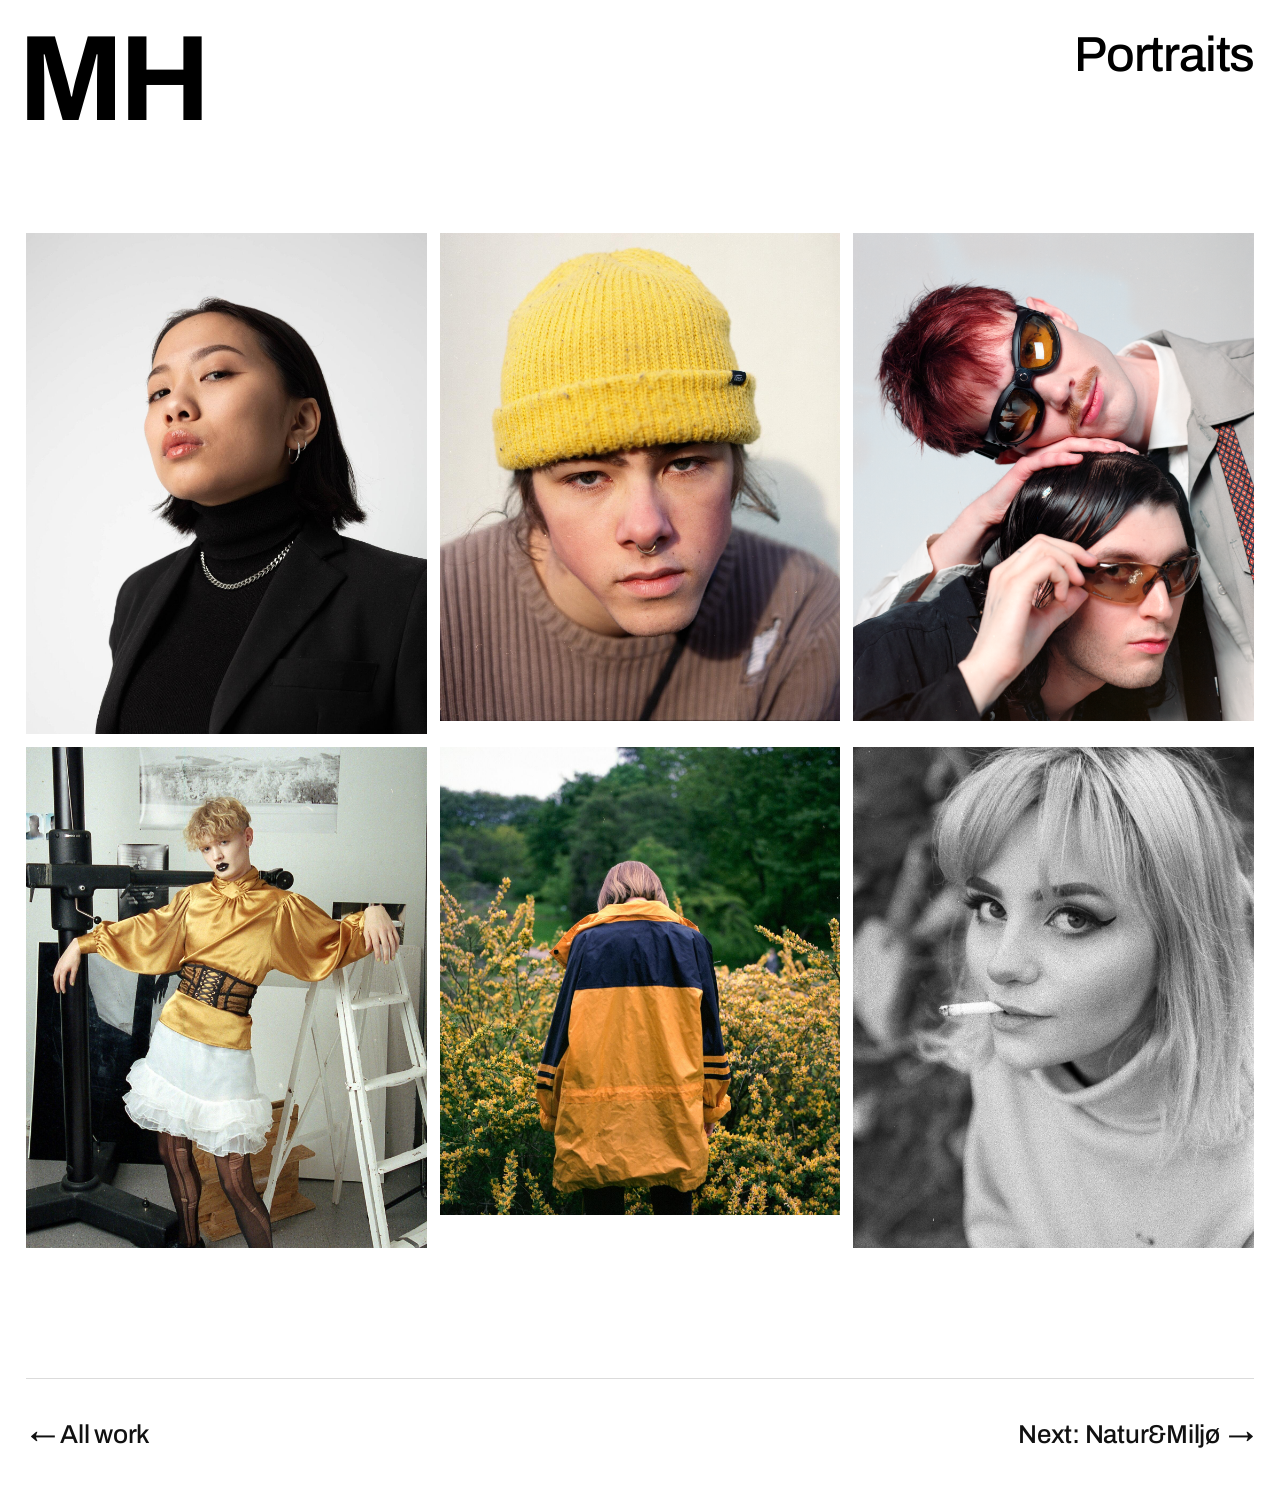
==== Portraits/index.html @ d194b6c0 "Filter bar: tags never shift left during the logo glide; pinned bar stays one row Co-Authored-By: Cl" ====
<!doctype html>
<html lang="en">
<head>
  <meta charset="utf-8">
  <meta name="viewport" content="width=device-width, initial-scale=1">
  <title>Portraits — Martin Hofseth</title>
  <meta name="description" content="Portraits: a collection of portrait photography by Martin Hofseth from throughout the years.">
  <link rel="preconnect" href="https://fonts.googleapis.com">
  <link rel="preconnect" href="https://fonts.gstatic.com" crossorigin>
  <link href="https://fonts.googleapis.com/css2?family=Archivo:wght@400..700&display=swap" rel="stylesheet">
  <link rel="stylesheet" href="../css/style.css?v=25">
</head>
<body>

  <header class="page-header">
    <div class="cols stack-m">
      <div><a class="logo" href="../index.html">MH</a></div>
      <div class="right"><h2>Portraits</h2></div>
    </div>
  </header>

  <main class="content" style="--top:calc(8rem * var(--p) + 10rem)">
    <div class="gallery m1">
      <img class="zoomable" src="../images/portrait-van.jpg" width="1500" height="1875" alt="Portrait" loading="lazy">
      <img class="zoomable" src="../images/portrait-hayden-2.jpg" width="1500" height="1827" alt="Portrait of Hayden" loading="lazy">
      <img class="zoomable" src="../images/portrait-dsc00002.png" width="1500" height="1826" alt="Portrait" loading="lazy">
      <img class="zoomable" src="../images/portrait-srgb2.jpg" width="1500" height="1875" alt="Portrait" loading="lazy">
      <img class="zoomable" src="../images/portrait-hello.jpg" width="1500" height="1750" alt="Portrait" loading="lazy">
      <img class="zoomable" src="../images/portrait-hayden.jpg" width="1500" height="1875" alt="Portrait of Hayden" loading="lazy">
    </div>
  </main>

  <nav class="page-nav"><a href="../index.html"><span class="nowrap"><span class="arrow">←</span> All work</span></a><a href="../natur-miljo.html">Next: <span class="nowrap">Natur&amp;Miljø <span class="arrow">→</span></span></a></nav>

  <script src="../js/main.js?v=25"></script>
</body>
</html>
---- css/style.css ----
/* Martin Hofseth — portfolio
   Layout and scaling follow the original Cargo site; typography and details
   are tuned for a clear hierarchy: name → project title → image → description → tags. */

/* Fonts: one family (Archivo) throughout. The Cargo site used Neue Haas Grotesk and
   Diatype, which are licensed through Cargo. If you buy licenses, add @font-face
   rules and put them first in these stacks. */
:root {
  --font-body: "Archivo", "Helvetica Neue", Helvetica, Arial, sans-serif;
  --font-head: "Archivo", "Helvetica Neue", Helvetica, Arial, sans-serif;
  --ink: #111;
  --muted: rgba(0, 0, 0, 0.72);   /* descriptions, secondary text */
  --faint: rgba(0, 0, 0, 0.45);   /* years, labels */
  --line: rgba(0, 0, 0, 0.14);
  --placeholder: #f2f2f2;
  --p: 1; /* spacing multiplier: shrinks padding/gaps to 60% on phones, like Cargo */
}

/* Scaling (same as the Cargo site):
   desktop: 1rem = 1.44% of window height, capped at 1.53% of window width
   phone (≤768px wide): 1rem = 2.44% of width, capped at 1.45% of height */
html { font-size: min(1.44vh, 1.53vw); scroll-behavior: smooth; }
@media (max-width: 768px) {
  html { font-size: min(2.44vw, 1.45svh); }
  :root { --p: 0.6; }
}
@media (prefers-reduced-motion: reduce) { html { scroll-behavior: auto; } }

*, *::before, *::after { box-sizing: border-box; }
body {
  margin: 0;
  background: #fff;
  color: var(--ink);
  font-family: var(--font-body);
  font-size: 2rem;
  line-height: 1.25;
  -webkit-font-smoothing: antialiased;
  -moz-osx-font-smoothing: grayscale;
  text-rendering: optimizeLegibility;
}
a { color: inherit; text-decoration: none; }
a:active, .zoomable:active { opacity: 0.7; }
:focus-visible { outline: 2px solid currentColor; outline-offset: 3px; border-radius: 2px; }
img { display: block; width: 100%; height: auto; background: var(--placeholder); }
p { margin: 0; }

/* ---------- Type scale ---------- */
.logo {
  display: block;
  font-family: var(--font-head);
  font-weight: 700;
  font-size: 9.4rem;
  line-height: 1;
  letter-spacing: -0.045em;
  color: #000;
}
h1 {
  margin: 0;
  font-family: var(--font-head);
  font-weight: 400;
  font-size: 4.5rem;
  line-height: 1.05;
  letter-spacing: -0.025em;
  color: #000;
}
/* line the top of "MH" up with the top of the capitals in the text next to it
   (Archivo: cap top sits 0.1485em into a 1.0 line, 0.1745em into a 1.05 line) */
.page-header .logo { margin-top: calc(0.1745 * 3.8rem - 0.1485 * 9.4rem); }
@media (min-width: 769px) { .site-header .logo { margin-top: calc(0.1745 * 4.5rem - 0.1485 * 9.4rem); } }
@media (max-width: 768px) {
  .page-header .logo { margin-top: calc(0.1745 * 3.5rem - 0.1485 * 9.4rem); }
  .page-header .stack-m .logo { margin-top: 0; }
}
h1 a { text-decoration: underline; text-underline-offset: 0.1em; text-decoration-thickness: 0.05em; }
h1 a:hover { text-decoration-thickness: 0.09em; }
h2 {
  margin: 0;
  font-family: var(--font-head);
  font-weight: 500;
  font-size: 3.8rem;
  line-height: 1.05;
  letter-spacing: -0.025em;
  color: #000;
}

/* project title, year, description, tags */
.heading {
  display: block;
  font-family: var(--font-head);
  font-weight: 600;
  font-size: 2.6rem;
  line-height: 1.1;
  letter-spacing: -0.02em;
  color: #000;
  margin-bottom: 0.55em;
}
.year { font-size: 0.5em; font-weight: 400; letter-spacing: 0; color: var(--muted); white-space: nowrap; }
h2 .year { color: inherit; }
.desc {
  display: block;
  font-size: 1.8rem;
  line-height: 1.3;
  color: var(--muted);
  max-width: 30ch;
}
.tags { margin-top: 1.8rem; display: flex; flex-wrap: wrap; gap: 0.6rem; }
.tag {
  display: inline-block;
  font-size: 1.4rem;
  line-height: 1;
  letter-spacing: 0.01em;
  color: #111;
  border: 1px solid #111;
  border-radius: 999rem;
  padding: 0.5rem 0.95rem;
}
@media (max-width: 768px) {
  h2 { font-size: 3.5rem; }
  .heading { font-size: 3rem; }
  .desc { font-size: 2.1rem; max-width: none; }
  .tag { font-size: 1.6rem; }
}

.pill-outline {
  display: inline-block;
  font-size: 1.5rem;
  line-height: 1;
  color: #111;
  border: 1px solid #111;
  border-radius: 999rem;
  padding: 0.6rem 1.2rem;
}

.arrow { display: inline-block; margin-left: 0.15em; transition: transform 0.2s ease; }

/* ---------- Grid (12 columns) ---------- */
/* --gap = desktop gutter, --mgap = gap when stacked on phones */
.cols {
  display: grid;
  grid-template-columns: repeat(12, minmax(0, 1fr));
  column-gap: calc(var(--gap, 3rem) * var(--p));
  align-items: start;
}
.s1 { grid-column: span 1; } .s2 { grid-column: span 2; } .s3 { grid-column: span 3; }
.s4 { grid-column: span 4; } .s5 { grid-column: span 5; } .s6 { grid-column: span 6; }
.s7 { grid-column: span 7; } .s8 { grid-column: span 8; } .s10 { grid-column: span 10; }
.s12 { grid-column: span 12; }

@media (max-width: 768px) {
  .cols:not(.no-stack) { grid-template-columns: minmax(0, 1fr); row-gap: calc(var(--mgap, var(--gap, 3rem)) * var(--p)); }
  .cols:not(.no-stack) > * { grid-column: 1 / -1; }
  .cols:not(.no-stack) > .spacer { display: none; }
}

/* ---------- Media ---------- */
.gallery {
  display: grid;
  grid-template-columns: repeat(var(--columns, 3), minmax(0, 1fr));
  gap: 1rem;
  align-items: var(--valign, start);
}
.gallery.one { --columns: 1; }
/* same height: each photo's width is in proportion to its shape (--ar = width / height) */
.gallery.same-h { display: flex; align-items: flex-start; }
.gallery.same-h img { flex: var(--ar) 1 0; min-width: 0; }
@media (max-width: 768px) { .gallery.m1 { --columns: 1; gap: calc(4rem * var(--p)); } }

.video { position: relative; width: 100%; aspect-ratio: 16 / 9; background: #000; }
.video iframe { position: absolute; inset: 0; width: 100%; height: 100%; border: 0; }
.video.wide { aspect-ratio: 2 / 1; }
.video.r43 { aspect-ratio: 4 / 3; }

.embed { display: block; width: 100%; aspect-ratio: 16 / 9; border: 1px solid var(--line); }
/* Figma prototype: fill the screen below the header so the whole phone frame fits */
.embed.prototype { aspect-ratio: auto; height: calc(100svh - max(var(--top, 10rem), calc(9.4rem + 2.2rem * var(--p) + 4rem)) - 6rem); min-height: 420px; background: #1e1e1e; }
.embed-link { display: inline-block; margin-top: 1.2rem; font-size: 1.4rem; color: var(--muted); }
.embed-link:hover { color: var(--ink); }
@media (max-width: 768px) {
  .embed.prototype { height: calc(100svh - max(var(--top, 10rem), 19rem) - 6rem); min-height: 480px; }
}

/* video still on the home page */
.poster { position: relative; display: block; }
.poster img { aspect-ratio: 2.11 / 1; object-fit: cover; }
.play {
  position: absolute;
  left: 1.6rem;
  bottom: 1.6rem;
  font-size: 1.3rem;
  line-height: 1;
  color: #fff;
  background: rgba(0, 0, 0, 0.55);
  backdrop-filter: blur(6px);
  -webkit-backdrop-filter: blur(6px);
  border-radius: 999rem;
  padding: 0.7rem 1.1rem;
}
@media (max-width: 768px) { .play { font-size: 1.6rem; } }

.zoomable { cursor: zoom-in; }

/* hover feedback on anything that opens a project */
.project a img, .poster img { transition: opacity 0.25s ease; }
.project a:hover img, .poster:hover img { opacity: 0.88; }
.project-link:hover .heading { text-decoration: underline; text-decoration-thickness: 0.06em; text-underline-offset: 0.12em; }
a:hover > .arrow { transform: translateX(0.15em); }

/* ---------- Home ---------- */
.site-header { padding: calc(2rem * var(--p)) calc(2rem * var(--p)) calc(14rem * var(--p)) calc(1.4rem * var(--p)); }
.site-header .cols { --gap: 1rem; }

.project { padding: 0 calc(2rem * var(--p)) calc(11rem * var(--p)); }
.project .cols { --gap: 3rem; }
.project.pt { padding-top: calc(2rem * var(--p)); }

.archive-link { padding: 0 calc(2rem * var(--p)) calc(8rem * var(--p)); text-align: right; }
.archive-link a:hover { text-decoration: underline; text-decoration-thickness: 0.05em; text-underline-offset: 0.1em; }
.archive-link .plus { color: var(--faint); font-weight: 400; }

/* ---------- About (black footer on the home page) ---------- */
.about {
  background: #000;
  color: #fff;
  padding: calc(6rem * var(--p)) calc(3rem * var(--p)) calc(3rem * var(--p));
  line-height: 1.5;
}
.about .cols { --gap: 2rem; }
.about .cols + .cols { margin-top: calc(2rem * var(--p)); }
.about .row > :last-child::after, .about .intro > .s6::after { content: ""; display: block; height: 1.5em; }
.about .row > :first-child { color: rgba(255, 255, 255, 0.6); }
.about .portrait { width: 100%; background: #222; }
.about .row a { text-decoration: underline; text-decoration-color: rgba(255, 255, 255, 0.35); text-underline-offset: 0.15em; }
.about a:hover { text-decoration: underline; text-decoration-color: #fff; }
.about .contact { padding-top: calc(3rem * var(--p)); border-top: 1px solid rgba(255, 255, 255, 0.18); margin-top: calc(3rem * var(--p)); }
/* email + Instagram + LinkedIn share the right side and wrap instead of overlapping */
.about .contact .links { display: flex; flex-wrap: wrap; column-gap: 4rem; row-gap: 0.4em; }
@media (max-width: 768px) {
  .about { font-size: 2.4rem; }
  .about .row { row-gap: 0.4rem; }
}

/* ---------- Project & archive pages ---------- */
.page-header {
  position: fixed;
  top: 0; left: 0; right: 0;
  z-index: 10;
  padding: calc(2.2rem * var(--p)) calc(2rem * var(--p)) 0 calc(1.4rem * var(--p));
  color: #fff;
  mix-blend-mode: difference;
  pointer-events: none;
}
.page-header a { pointer-events: auto; }
.page-header .logo, .page-header h2 { color: #fff; }
.page-header .cols { --gap: 1rem; grid-template-columns: 1fr 1fr; align-items: start; }
.page-header .right { text-align: right; }
@media (max-width: 768px) {
  .page-header .cols.stack-m { grid-template-columns: minmax(0, 1fr); row-gap: 0.6rem; }
  .page-header .cols.stack-m .right { text-align: left; }
}

/* content always starts below the fixed header */
.content {
  padding: max(var(--top, 10rem), calc(9.4rem + 2.2rem * var(--p) + 4rem)) calc(2rem * var(--p)) calc(2rem * var(--p));
}
.content.flush-right { padding-right: 0; }
@media (max-width: 768px) {
  body:has(.stack-m) .content { padding-top: max(var(--top, 10rem), 19rem); }
}
.g1 { margin-top: 1rem; } .g2 { margin-top: 2rem; } .g6 { margin-top: 6rem; }

.text-col { font-size: 1.8rem; line-height: 1.4; color: var(--muted); }
.text-col b { color: #000; font-weight: 600; }
.text-col p + p { margin-top: 1em; }
@media (max-width: 768px) { .text-col { font-size: 2.1rem; } }

/* "All work / Next project" bar at the end of each page */
.page-nav {
  display: flex;
  justify-content: space-between;
  gap: 2rem;
  margin: calc(8rem * var(--p)) calc(2rem * var(--p)) 0;
  padding: calc(3rem * var(--p)) 0 calc(4rem * var(--p));
  border-top: 1px solid var(--line);
  font-family: var(--font-head);
  font-weight: 500;
  font-size: 2rem;
  letter-spacing: -0.01em;
}
.page-nav a:hover { text-decoration: underline; text-decoration-thickness: 0.06em; text-underline-offset: 0.12em; }
.page-nav a:first-child:hover .arrow { transform: translateX(-0.15em); }
.page-nav a:last-child:not(:first-child) { text-align: right; }
@media (max-width: 768px) { .page-nav { font-size: 2.2rem; } }

/* archive */
.archive-list { padding-top: calc(9.4rem + 13.2rem * var(--p)); }

/* ---------- Lightbox ---------- */
.lightbox {
  position: fixed;
  inset: 0;
  z-index: 100;
  background: #fff;
  display: none;
  align-items: center;
  justify-content: center;
  padding: 3rem;
  cursor: zoom-out;
}
.lightbox.open { display: flex; }
.lightbox img { width: auto; height: auto; max-width: 100%; max-height: 100%; object-fit: contain; background: none; }
.lightbox button {
  position: absolute;
  top: 50%;
  transform: translateY(-50%);
  width: 36px; height: 36px;
  border: 0;
  border-radius: 50%;
  background: rgba(0, 0, 0, 0.06);
  color: #111;
  font-size: 16px;
  line-height: 36px;
  cursor: pointer;
}
.lightbox button:hover { background: rgba(0, 0, 0, 0.12); }
.lightbox .prev { left: 20px; }
.lightbox .next { right: 20px; }
@media (max-width: 768px) { .lightbox { padding: 10px; } }

/* on phones, photos scaled down for desktop composition go full width */
@media (max-width: 768px) { .content img[style*="width"] { width: 100% !important; } }

/* line breaks: never strand a single word or symbol on its own line */
.nowrap { white-space: nowrap; }
h1, h2, .heading, .page-nav a { text-wrap: balance; }
.desc, .text-col, .about { text-wrap: pretty; }

/* middle link in the project nav bar */
.page-nav { align-items: baseline; }
.page-nav .mid { margin-right: auto; margin-left: auto; }
.page-nav .plus { color: var(--faint); font-weight: 400; }
@media (max-width: 768px) {
  .page-nav { flex-wrap: wrap; row-gap: 1.6rem; }
  .page-nav .mid { order: 3; flex-basis: 100%; margin: 0; }
}
@media (min-width: 769px) {
  .page-nav:has(.mid) { display: grid; grid-template-columns: 1fr auto 1fr; }
  .page-nav:has(.mid) .mid { margin: 0; }
  .page-nav:has(.mid) > :last-child { justify-self: end; }
}

/* ---------- Tag filter ---------- */
.filters {
  display: flex;
  align-items: flex-start;
  justify-content: flex-start;
  gap: 2rem;
  padding: 1.4rem calc(2rem * var(--p));
  margin-bottom: calc(6rem * var(--p));
  background: rgba(255, 255, 255, 0.92);
  backdrop-filter: blur(8px);
  -webkit-backdrop-filter: blur(8px);
  position: sticky;
  top: 0;
  z-index: 5;
  border-bottom: 1px solid transparent;
}
.filters.is-stuck { border-bottom-color: var(--line); }
.archive-list .filters { position: static; padding-left: 0; padding-right: 0; margin: 0 calc(2rem * var(--p)) calc(8rem * var(--p)); background: none; backdrop-filter: none; -webkit-backdrop-filter: none; }
.filter-list { display: flex; flex-wrap: wrap; gap: 0.6rem; }
.filter {
  font: inherit;
  font-size: 1.4rem;
  line-height: 1;
  letter-spacing: 0.01em;
  color: #111;
  background: transparent;
  border: 1px solid #111;
  border-radius: 999rem;
  padding: 0.6rem 1.1rem;
  cursor: pointer;
  transition: background 0.15s ease, color 0.15s ease;
}
.filter:hover { background: rgba(0, 0, 0, 0.06); }
.filter[aria-pressed="true"] { background: #111; color: #fff; }
.filter-status { margin: 0; flex: none; min-width: 7.2em; font-size: 1.4rem; line-height: calc(2.6rem + 2px); color: var(--faint); white-space: nowrap; font-variant-numeric: tabular-nums; }

/* MH in the pinned bar. The big header logo itself travels here: js/filter.js moves and
   shrinks it with the scroll so it lands in this slot exactly as the bar pins.
   --k goes 0 -> 1 over that scroll; the slot opens up as the logo arrives. */
.bar-slot {
  flex: none; order: -1;
  width: calc(var(--k, 0) * var(--slot-w, 0px));
  margin-right: calc((var(--k, 0) - 1) * 1.6rem);
  height: calc(2.6rem + 2px);
  font-family: var(--font-head); font-weight: 700; font-size: 2.4rem;
  line-height: calc(2.6rem + 2px); letter-spacing: -0.045em; color: #000;
  white-space: nowrap; visibility: hidden;
}
.filters { column-gap: 1.6rem; }
.filter-status { min-width: max(0px, calc(7.2em - var(--k, 0) * (var(--slot-w, 0px) + 1.6rem))); }
.site-header .logo { position: relative; z-index: 6; transform-origin: 0 0; }
.site-header .logo.is-moving { will-change: transform; }
/* reduced motion: the logo stays put; a plain small MH shows in the bar once pinned */
.reduce-motion .filters.is-stuck .bar-slot { visibility: visible; width: auto; margin-right: 0; }
@media (max-width: 768px) {
  .bar-slot { font-size: 3rem; height: 44px; line-height: 44px; margin-right: calc((var(--k, 0) - 1) * 1.2rem); }
}

/* back-to-top: a small round button at the right end of the bar once it is pinned */
.to-top {
  flex: none; margin-left: auto;
  display: inline-grid; place-items: center;
  width: calc(2.6rem + 2px); height: calc(2.6rem + 2px);
  font: inherit; font-size: 1.5rem; line-height: 1; color: var(--ink);
  background: none; border: 1px solid #111; border-radius: 999rem; padding: 0; cursor: pointer;
}
.to-top:hover { background: #111; color: #fff; }
.to-top[hidden] { display: none; }

/* tags inside projects act as filter shortcuts */
.project .tag[role="button"] { cursor: pointer; transition: background 0.15s ease, color 0.15s ease; }
.project .tag[role="button"]:hover { background: rgba(0, 0, 0, 0.06); }
.project .tag.is-match { background: #111; color: #fff; }

.project[hidden] { display: none; }

/* desktop, pinned, and the tags would need a second row: fold them behind the
   Filter button so the pinned bar stays one row; the list opens as a drop-down */
@media (min-width: 769px) {
  .filters.is-compact { align-items: center; }
  .filters.is-compact .filter-toggle {
    display: inline-flex; align-items: center; gap: 0.6rem;
    font: inherit; font-size: 1.4rem; line-height: 1; color: #111;
    background: transparent; border: 1px solid #111; border-radius: 999rem;
    height: calc(2.6rem + 2px); padding: 0 1.1rem 0 0.9rem; cursor: pointer; flex: none;
  }
  .filters.is-compact .filter-toggle svg { width: 1.6rem; height: 1.6rem; }
  .filters.is-compact .filter-toggle[aria-expanded="true"] { background: #111; color: #fff; }
  .filters.is-compact .filter-count:not(:empty) { display: inline-grid; place-items: center; min-width: 1.8rem; height: 1.8rem; padding: 0 0.5rem; border-radius: 999rem; background: #111; color: #fff; font-size: 1.1rem; }
  .filters.is-compact .filter-toggle[aria-expanded="true"] .filter-count:not(:empty) { background: #fff; color: #111; }
  .filters.is-compact .filter-list {
    display: none; position: absolute; left: 0; right: 0; top: 100%;
    padding: 0.4rem calc(2rem * var(--p)) 1.4rem; background: rgba(255, 255, 255, 0.97);
    border-bottom: 1px solid var(--line);
  }
  .filters.is-compact.is-open .filter-list { display: flex; }
}

/* filter toggle: only on phones, where the tags fold away behind it */
.filter-toggle { display: none; }
@media (max-width: 768px) {
  .filters { flex-wrap: wrap; align-items: center; justify-content: flex-start; gap: 1.2rem; padding-top: 1.2rem; padding-bottom: 1.2rem; }
  .filter-toggle {
    display: inline-flex; align-items: center; gap: 0.8rem;
    font: inherit; font-size: 1.7rem; line-height: 1; color: #111;
    background: transparent; border: 1px solid #111; border-radius: 999rem;
    padding: 0.8rem 1.5rem 0.8rem 1.2rem; min-height: 44px; cursor: pointer;
  }
  .filter-toggle svg { width: 2rem; height: 2rem; }
  .filter-toggle[aria-expanded="true"] { background: #111; color: #fff; }
  .filter-count:not(:empty) { display: inline-grid; place-items: center; min-width: 2.2rem; height: 2.2rem; padding: 0 0.6rem; border-radius: 999rem; background: #111; color: #fff; font-size: 1.3rem; font-variant-numeric: tabular-nums; }
  .filter-toggle[aria-expanded="true"] .filter-count:not(:empty) { background: #fff; color: #111; }
  .filter-status { order: 2; min-width: 0; margin-left: auto; font-size: 1.5rem; }
  .to-top { order: 2; margin-left: 0.4rem; width: 44px; height: 44px; font-size: 1.8rem; }
  .filter-toggle { order: 1; }
  .filter-list { order: 3; flex-basis: 100%; display: none; gap: 0.8rem; padding-bottom: 0.4rem; }
  .filters.is-open .filter-list { display: flex; }
  .filters.is-stuck .filter-list { position: absolute; left: 0; right: 0; top: 100%; padding: 0.4rem calc(2rem * var(--p)) 1.2rem; background: rgba(255, 255, 255, 0.97); border-bottom: 1px solid var(--line); }
  .filter { font-size: 1.7rem; white-space: nowrap; padding: 0.8rem 1.3rem; min-height: 44px; }
}

/* phones: photo first, then title, text and tags */
@media (max-width: 768px) {
  .project .cols > .s8 { order: -1; }
  .project .cols { row-gap: 1.6rem; }
}
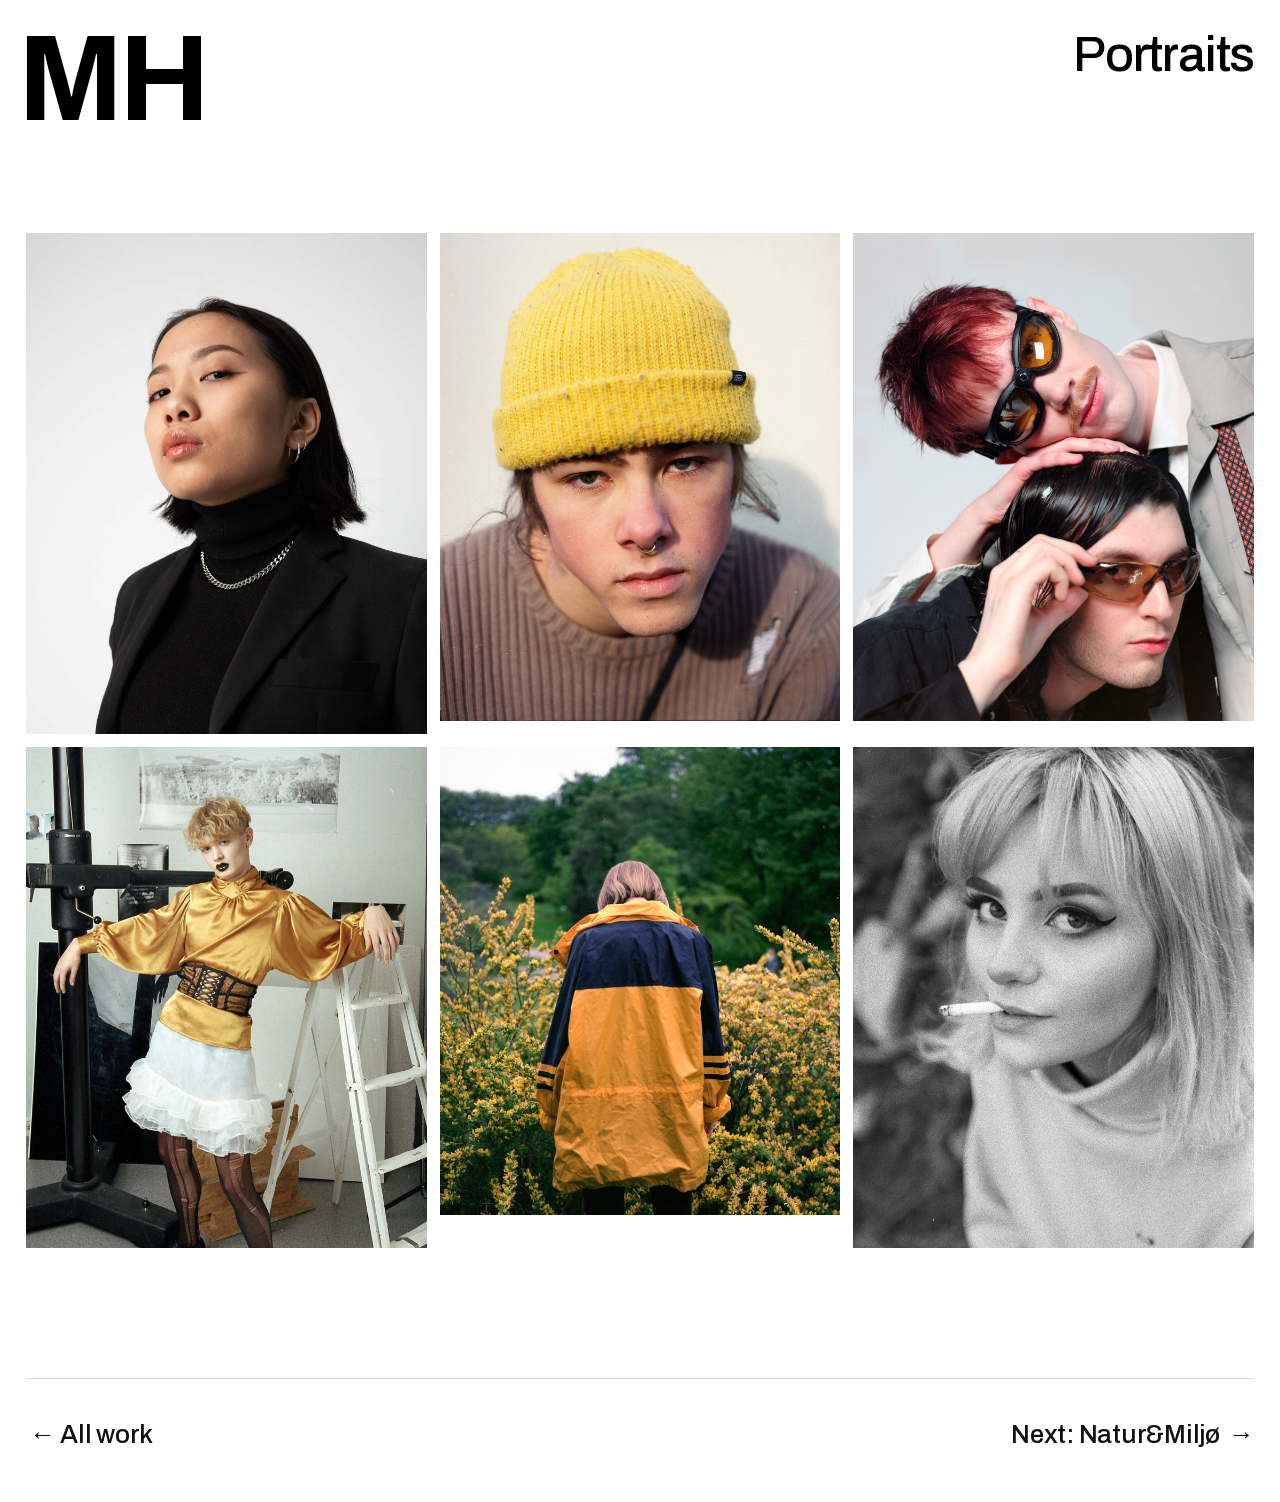
==== commit fb11a3f8: "Privacy: self-host Archivo, click-to-load embeds, privacy note - Serve Archivo from fonts/ (OFL) ins" ====
--- a/Portraits/index.html
+++ b/Portraits/index.html
@@ -5,10 +5,8 @@
   <meta name="viewport" content="width=device-width, initial-scale=1">
   <title>Portraits — Martin Hofseth</title>
   <meta name="description" content="Portraits: a collection of portrait photography by Martin Hofseth from throughout the years.">
-  <link rel="preconnect" href="https://fonts.googleapis.com">
-  <link rel="preconnect" href="https://fonts.gstatic.com" crossorigin>
-  <link href="https://fonts.googleapis.com/css2?family=Archivo:wght@400..700&display=swap" rel="stylesheet">
-  <link rel="stylesheet" href="../css/style.css?v=25">
+  <link rel="preload" href="../fonts/archivo-latin.woff2" as="font" type="font/woff2" crossorigin>
+  <link rel="stylesheet" href="../css/style.css?v=31">
 </head>
 <body>
 
@@ -32,6 +30,6 @@
 
   <nav class="page-nav"><a href="../index.html"><span class="nowrap"><span class="arrow">←</span> All work</span></a><a href="../natur-miljo.html">Next: <span class="nowrap">Natur&amp;Miljø <span class="arrow">→</span></span></a></nav>
 
-  <script src="../js/main.js?v=25"></script>
+  <script src="../js/main.js?v=31"></script>
 </body>
 </html>
--- a/css/style.css
+++ b/css/style.css
@@ -4,7 +4,25 @@
 
 /* Fonts: one family (Archivo) throughout. The Cargo site used Neue Haas Grotesk and
    Diatype, which are licensed through Cargo. If you buy licenses, add @font-face
-   rules and put them first in these stacks. */
+   rules and put them first in these stacks.
+   Archivo is self-hosted from fonts/ (SIL Open Font License, see fonts/OFL.txt),
+   so no visitor data goes to Google. */
+@font-face {
+  font-family: "Archivo";
+  font-style: normal;
+  font-weight: 400 700;
+  font-display: swap;
+  src: url("../fonts/archivo-latin.woff2") format("woff2");
+  unicode-range: U+0000-00FF, U+0131, U+0152-0153, U+02BB-02BC, U+02C6, U+02DA, U+02DC, U+0304, U+0308, U+0329, U+2000-206F, U+20AC, U+2122, U+2191, U+2193, U+2212, U+2215, U+FEFF, U+FFFD;
+}
+@font-face {
+  font-family: "Archivo";
+  font-style: normal;
+  font-weight: 400 700;
+  font-display: swap;
+  src: url("../fonts/archivo-latin-ext.woff2") format("woff2");
+  unicode-range: U+0100-02BA, U+02BD-02C5, U+02C7-02CC, U+02CE-02D7, U+02DD-02FF, U+0304, U+0308, U+0329, U+1D00-1DBF, U+1E00-1E9F, U+1EF2-1EFF, U+2020, U+20A0-20AB, U+20AD-20C4, U+2113, U+2C60-2C7F, U+A720-A7FF;
+}
 :root {
   --font-body: "Archivo", "Helvetica Neue", Helvetica, Arial, sans-serif;
   --font-head: "Archivo", "Helvetica Neue", Helvetica, Arial, sans-serif;
@@ -19,7 +37,7 @@
 /* Scaling (same as the Cargo site):
    desktop: 1rem = 1.44% of window height, capped at 1.53% of window width
    phone (≤768px wide): 1rem = 2.44% of width, capped at 1.45% of height */
-html { font-size: min(1.44vh, 1.53vw); scroll-behavior: smooth; }
+html { font-size: min(1.44vh, 1.53vw); scroll-behavior: smooth; overflow-anchor: none; }
 @media (max-width: 768px) {
   html { font-size: min(2.44vw, 1.45svh); }
   :root { --p: 0.6; }
@@ -175,6 +193,21 @@
 .embed.prototype { aspect-ratio: auto; height: calc(100svh - max(var(--top, 10rem), calc(9.4rem + 2.2rem * var(--p) + 4rem)) - 6rem); min-height: 420px; background: #1e1e1e; }
 .embed-link { display: inline-block; margin-top: 1.2rem; font-size: 1.4rem; color: var(--muted); }
 .embed-link:hover { color: var(--ink); }
+/* click-to-load embeds: nothing from YouTube/Figma loads until the visitor presses the button */
+.click-embed { position: relative; }
+.click-embed iframe { position: absolute; inset: 0; width: 100%; height: 100%; border: 0; }
+.embed-load { all: unset; box-sizing: border-box; position: absolute; inset: 0; display: block; cursor: pointer; }
+.embed-load img { width: 100%; height: 100%; object-fit: cover; transition: opacity 0.25s ease; }
+.embed.prototype .embed-load img { object-fit: contain; }
+.embed-load:hover img { opacity: 0.88; }
+.embed-load:focus-visible { outline: 2px solid var(--ink); outline-offset: 3px; }
+.embed-load .play { font-size: 1.8rem; }
+.embed-note { margin-top: 1.2rem; font-size: 1.4rem; color: var(--muted); max-width: 70ch; }
+.embed-note a { text-decoration: underline; text-underline-offset: 0.15em; }
+.embed-note + .embed-link { margin-top: 0.4rem; }
+@media (max-width: 768px) {
+  .embed-load .play, .embed-note { font-size: 1.6rem; }
+}
 @media (max-width: 768px) {
   .embed.prototype { height: calc(100svh - max(var(--top, 10rem), 19rem) - 6rem); min-height: 480px; }
 }
@@ -233,6 +266,13 @@
 .about a:hover { text-decoration: underline; text-decoration-color: #fff; }
 .about .contact { padding-top: calc(3rem * var(--p)); border-top: 1px solid rgba(255, 255, 255, 0.18); margin-top: calc(3rem * var(--p)); }
 /* email + Instagram + LinkedIn share the right side and wrap instead of overlapping */
+.about .colophon { margin-top: calc(6rem * var(--p)); font-size: 1.4rem; line-height: 1.45; color: rgba(255, 255, 255, 0.55); }
+.about .colophon p { max-width: 60ch; }
+.about .colophon.privacy { margin-top: calc(3rem * var(--p)); }
+.about .privacy .s8 p + p { margin-top: 0.7em; }
+.about .privacy strong { font-weight: 600; color: rgba(255, 255, 255, 0.8); }
+.about .privacy a { text-decoration: underline; text-decoration-color: rgba(255, 255, 255, 0.35); text-underline-offset: 0.15em; }
+@media (max-width: 768px) { .about .colophon { font-size: 1.6rem; row-gap: 0.8rem; } }
 .about .contact .links { display: flex; flex-wrap: wrap; column-gap: 4rem; row-gap: 0.4em; }
 @media (max-width: 768px) {
   .about { font-size: 2.4rem; }
@@ -268,6 +308,9 @@
 }
 .g1 { margin-top: 1rem; } .g2 { margin-top: 2rem; } .g6 { margin-top: 6rem; }
 
+/* tall photos: as big as the column allows, but never taller than the screen */
+img.fit-screen { width: auto; max-width: 100%; max-height: calc(100svh - 4rem); }
+@media (max-width: 768px) { img.fit-screen { width: 100%; max-height: none; } }
 .text-col { font-size: 1.8rem; line-height: 1.4; color: var(--muted); }
 .text-col b { color: #000; font-weight: 600; }
 .text-col p + p { margin-top: 1em; }
@@ -397,25 +440,21 @@
   white-space: nowrap; visibility: hidden;
 }
 .filters { column-gap: 1.6rem; }
+/* before it pins, the bar keeps the height it will need once the MH has arrived,
+   so the glide never changes the page height (that made the page bounce) */
+.filters:not(.is-stuck) { min-height: var(--loose-h, auto); }
 .filter-status { min-width: max(0px, calc(7.2em - var(--k, 0) * (var(--slot-w, 0px) + 1.6rem))); }
-.site-header .logo { position: relative; z-index: 6; transform-origin: 0 0; }
-.site-header .logo.is-moving { will-change: transform; }
+.logo-flyer {
+  position: fixed; z-index: 6; margin: 0; display: inline-block; width: auto;
+  transform-origin: 0 0; will-change: transform; visibility: hidden; cursor: pointer;
+}
+.bar-slot.is-shown { visibility: visible; cursor: pointer; }
 /* reduced motion: the logo stays put; a plain small MH shows in the bar once pinned */
 .reduce-motion .filters.is-stuck .bar-slot { visibility: visible; width: auto; margin-right: 0; }
 @media (max-width: 768px) {
   .bar-slot { font-size: 3rem; height: 44px; line-height: 44px; margin-right: calc((var(--k, 0) - 1) * 1.2rem); }
 }
 
-/* back-to-top: a small round button at the right end of the bar once it is pinned */
-.to-top {
-  flex: none; margin-left: auto;
-  display: inline-grid; place-items: center;
-  width: calc(2.6rem + 2px); height: calc(2.6rem + 2px);
-  font: inherit; font-size: 1.5rem; line-height: 1; color: var(--ink);
-  background: none; border: 1px solid #111; border-radius: 999rem; padding: 0; cursor: pointer;
-}
-.to-top:hover { background: #111; color: #fff; }
-.to-top[hidden] { display: none; }
 
 /* tags inside projects act as filter shortcuts */
 .project .tag[role="button"] { cursor: pointer; transition: background 0.15s ease, color 0.15s ease; }
@@ -461,7 +500,6 @@
   .filter-count:not(:empty) { display: inline-grid; place-items: center; min-width: 2.2rem; height: 2.2rem; padding: 0 0.6rem; border-radius: 999rem; background: #111; color: #fff; font-size: 1.3rem; font-variant-numeric: tabular-nums; }
   .filter-toggle[aria-expanded="true"] .filter-count:not(:empty) { background: #fff; color: #111; }
   .filter-status { order: 2; min-width: 0; margin-left: auto; font-size: 1.5rem; }
-  .to-top { order: 2; margin-left: 0.4rem; width: 44px; height: 44px; font-size: 1.8rem; }
   .filter-toggle { order: 1; }
   .filter-list { order: 3; flex-basis: 100%; display: none; gap: 0.8rem; padding-bottom: 0.4rem; }
   .filters.is-open .filter-list { display: flex; }
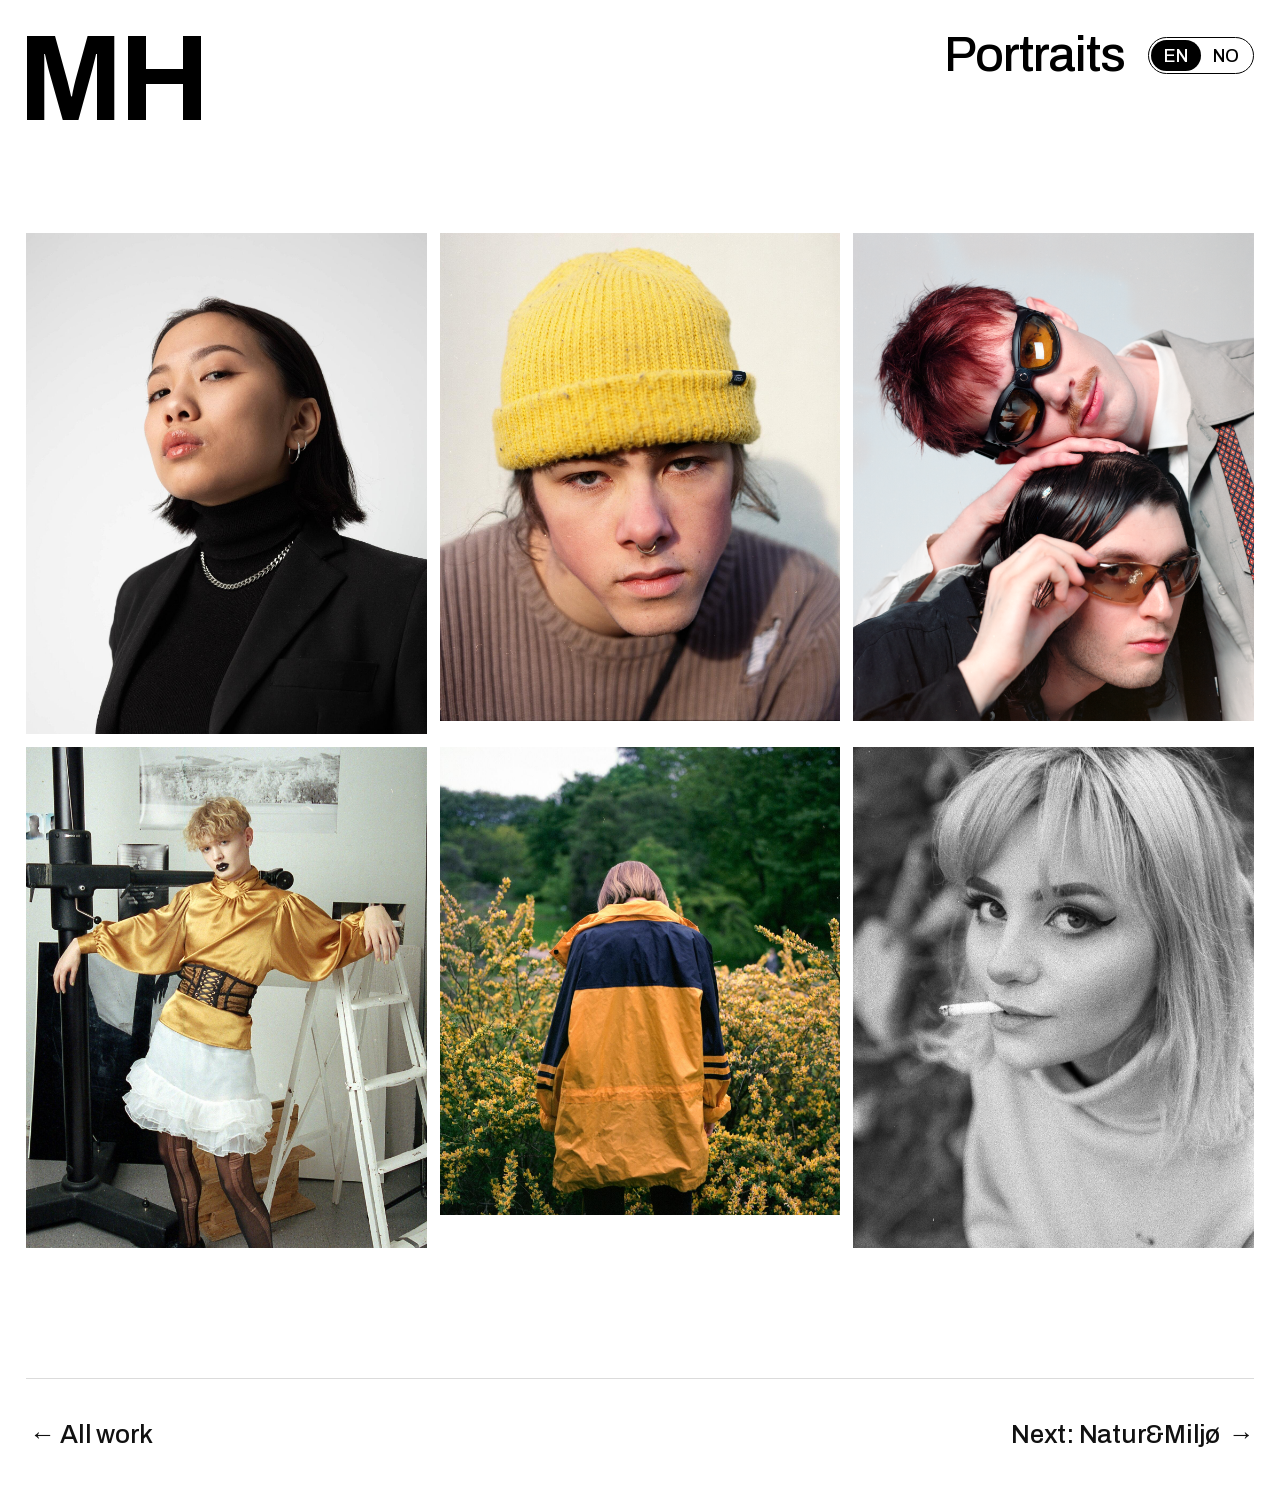
==== commit 52a67a06: "Add English/Norwegian language switch EN | NO toggle in the top right of every page, remembered betw" ====
--- a/Portraits/index.html
+++ b/Portraits/index.html
@@ -3,33 +3,34 @@
 <head>
   <meta charset="utf-8">
   <meta name="viewport" content="width=device-width, initial-scale=1">
-  <title>Portraits — Martin Hofseth</title>
-  <meta name="description" content="Portraits: a collection of portrait photography by Martin Hofseth from throughout the years.">
+  <title data-nb="Portretter — Martin Hofseth">Portraits — Martin Hofseth</title>
+  <meta name="description" content="Portraits: a collection of portrait photography by Martin Hofseth from throughout the years." data-content-nb="Portretter: en samling portrettfotografier av Martin Hofseth gjennom årene.">
   <link rel="preload" href="../fonts/archivo-latin.woff2" as="font" type="font/woff2" crossorigin>
-  <link rel="stylesheet" href="../css/style.css?v=31">
+  <link rel="stylesheet" href="../css/style.css?v=32">
+  <script src="../js/lang.js?v=32"></script>
 </head>
 <body>
 
   <header class="page-header">
     <div class="cols stack-m">
       <div><a class="logo" href="../index.html">MH</a></div>
-      <div class="right"><h2>Portraits</h2></div>
+      <div class="right"><h2><span lang="en">Portraits</span><span lang="nb">Portretter</span></h2></div>
     </div>
   </header>
 
   <main class="content" style="--top:calc(8rem * var(--p) + 10rem)">
     <div class="gallery m1">
-      <img class="zoomable" src="../images/portrait-van.jpg" width="1500" height="1875" alt="Portrait" loading="lazy">
-      <img class="zoomable" src="../images/portrait-hayden-2.jpg" width="1500" height="1827" alt="Portrait of Hayden" loading="lazy">
-      <img class="zoomable" src="../images/portrait-dsc00002.png" width="1500" height="1826" alt="Portrait" loading="lazy">
-      <img class="zoomable" src="../images/portrait-srgb2.jpg" width="1500" height="1875" alt="Portrait" loading="lazy">
-      <img class="zoomable" src="../images/portrait-hello.jpg" width="1500" height="1750" alt="Portrait" loading="lazy">
-      <img class="zoomable" src="../images/portrait-hayden.jpg" width="1500" height="1875" alt="Portrait of Hayden" loading="lazy">
+      <img class="zoomable" src="../images/portrait-van.jpg" width="1500" height="1875" alt="Portrait" data-alt-nb="Portrett" loading="lazy">
+      <img class="zoomable" src="../images/portrait-hayden-2.jpg" width="1500" height="1827" alt="Portrait of Hayden" data-alt-nb="Portrett av Hayden" loading="lazy">
+      <img class="zoomable" src="../images/portrait-dsc00002.png" width="1500" height="1826" alt="Portrait" data-alt-nb="Portrett" loading="lazy">
+      <img class="zoomable" src="../images/portrait-srgb2.jpg" width="1500" height="1875" alt="Portrait" data-alt-nb="Portrett" loading="lazy">
+      <img class="zoomable" src="../images/portrait-hello.jpg" width="1500" height="1750" alt="Portrait" data-alt-nb="Portrett" loading="lazy">
+      <img class="zoomable" src="../images/portrait-hayden.jpg" width="1500" height="1875" alt="Portrait of Hayden" data-alt-nb="Portrett av Hayden" loading="lazy">
     </div>
   </main>
 
-  <nav class="page-nav"><a href="../index.html"><span class="nowrap"><span class="arrow">←</span> All work</span></a><a href="../natur-miljo.html">Next: <span class="nowrap">Natur&amp;Miljø <span class="arrow">→</span></span></a></nav>
+  <nav class="page-nav"><a href="../index.html"><span class="nowrap"><span class="arrow">←</span> <span lang="en">All work</span><span lang="nb">Alle prosjekter</span></span></a><a href="../natur-miljo.html"><span lang="en">Next:</span><span lang="nb">Neste:</span> <span class="nowrap">Natur&amp;Miljø <span class="arrow">→</span></span></a></nav>
 
-  <script src="../js/main.js?v=31"></script>
+  <script src="../js/main.js?v=32"></script>
 </body>
 </html>
--- a/css/style.css
+++ b/css/style.css
@@ -389,6 +389,71 @@
   .page-nav:has(.mid) { display: grid; grid-template-columns: 1fr auto 1fr; }
   .page-nav:has(.mid) .mid { margin: 0; }
   .page-nav:has(.mid) > :last-child { justify-self: end; }
+}
+
+/* ---------- Language (English / Norwegian) ----------
+   Bilingual text is written twice, marked lang="en" and lang="nb"; js/lang.js sets the
+   language on <html> and this hides the other one. */
+:root[lang="en"] body [lang="nb"],
+:root[lang="nb"] body [lang="en"] { display: none; }
+
+/* EN / NO switch, top right of the header. The dark knob slides to the active language. */
+.site-header { position: relative; }
+.lang-toggle {
+  position: absolute;
+  top: calc(2rem * var(--p));
+  right: calc(2rem * var(--p));
+  display: inline-grid;
+  grid-template-columns: 1fr 1fr;
+  padding: 2px;
+  font: inherit;
+  font-size: 1.4rem;
+  font-weight: 500;
+  line-height: 1;
+  letter-spacing: 0.02em;
+  color: #111;
+  background: transparent;
+  border: 1px solid currentColor;
+  border-radius: 999rem;
+  cursor: pointer;
+  pointer-events: auto;
+  --knob-text: #fff;
+}
+.lang-toggle::before {
+  content: "";
+  position: absolute;
+  top: 2px; bottom: 2px; left: 2px;
+  width: calc(50% - 2px);
+  border-radius: 999rem;
+  background: currentColor;
+  transition: transform 0.2s ease;
+}
+:root[lang="nb"] .lang-toggle::before { transform: translateX(100%); }
+.lang-toggle span { position: relative; padding: 0.5rem 0.9rem; text-align: center; transition: color 0.2s ease; }
+:root[lang="en"] .lang-toggle span:first-child,
+:root[lang="nb"] .lang-toggle span:last-child { color: var(--knob-text); }
+.lang-toggle:hover span { text-decoration: underline; text-underline-offset: 0.15em; }
+.reduce-motion .lang-toggle::before, .reduce-motion .lang-toggle span { transition: none; }
+/* project pages: the header is white with mix-blend-mode: difference, so it reads on any photo */
+.page-header .lang-toggle { color: #fff; --knob-text: #000; }
+/* the top of the switch lines up with the top of the capitals in "MH" and the title
+   (header padding + where the cap top sits in the title's line, see "Type scale") */
+.site-header .lang-toggle { top: calc(2rem * var(--p) + 0.1745 * 4.5rem); }
+.page-header .lang-toggle { top: calc(2.2rem * var(--p) + 0.1745 * 3.8rem); }
+@media (max-width: 768px) {
+  .site-header .lang-toggle { top: calc(2rem * var(--p) + 0.1485 * 9.4rem); }
+  .page-header .lang-toggle { top: calc(2.2rem * var(--p) + 0.1745 * 3.5rem); }
+  .page-header .stack-m ~ .lang-toggle { top: calc(2.2rem * var(--p) + 0.1485 * 9.4rem); }
+}
+/* keep the titles clear of the switch */
+@media (min-width: 769px) {
+  .site-header h1 { padding-right: 10rem; }
+  .page-header .right h2 { margin-right: 10rem; }
+}
+@media (max-width: 768px) {
+  .lang-toggle { font-size: 1.7rem; }
+  .lang-toggle span { padding: 0.9rem 1.3rem; min-width: 44px; }
+  .page-header .cols:not(.stack-m) .right h2 { margin-right: 13rem; }
 }
 
 /* ---------- Tag filter ---------- */
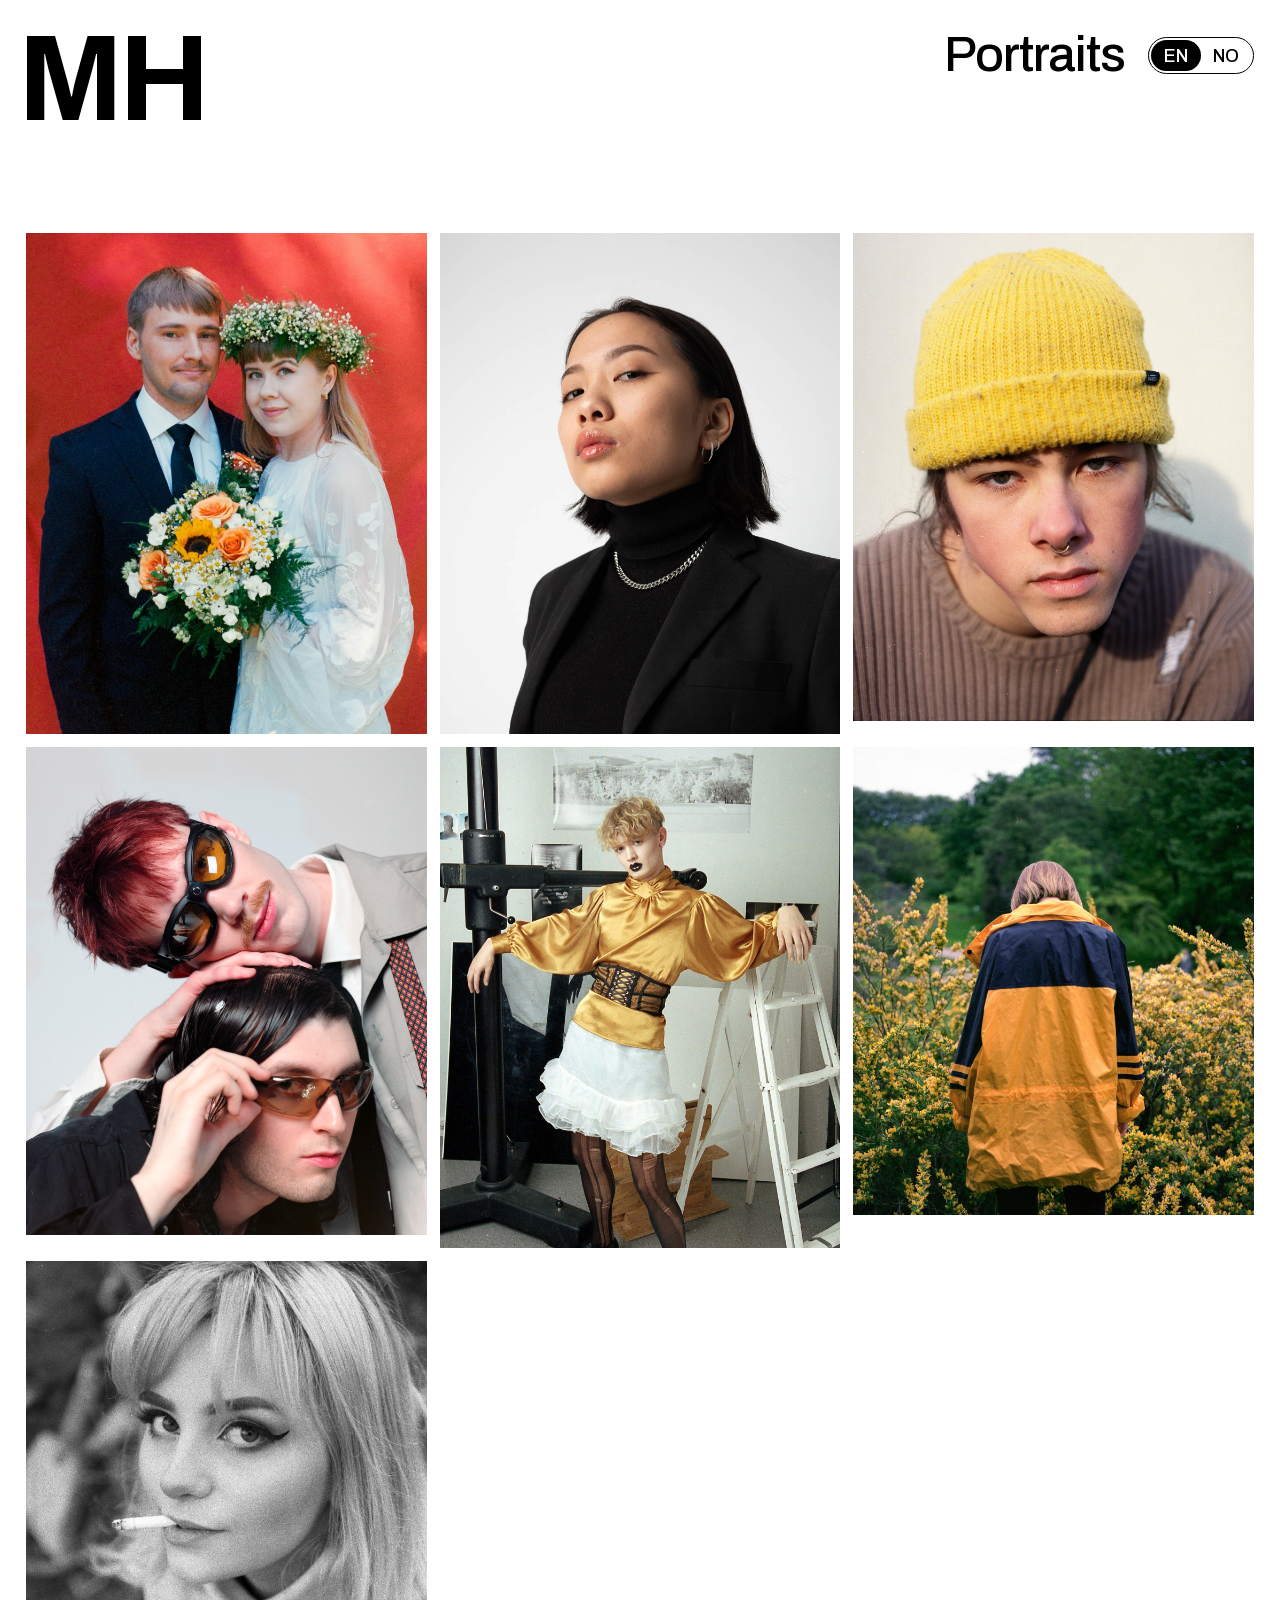
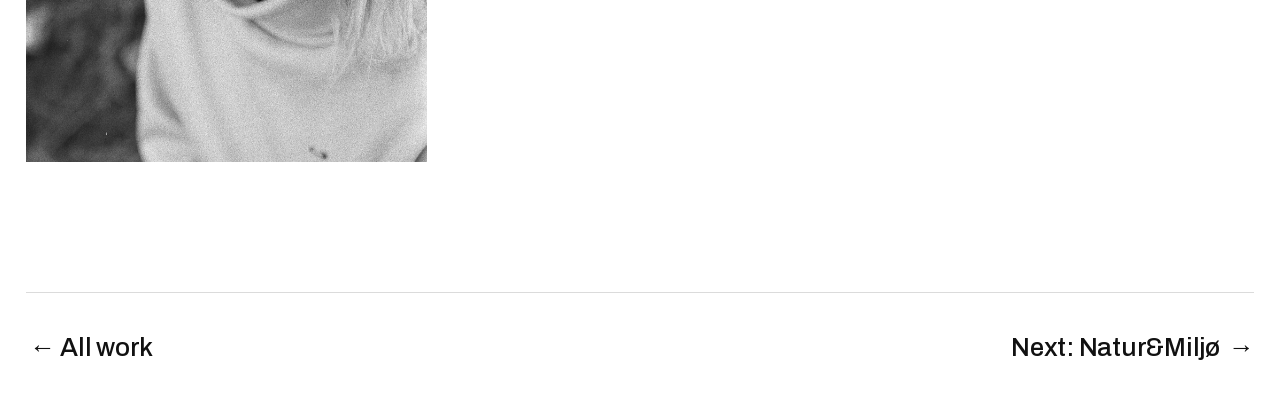
==== commit 99adbb09: "Add wedding portrait; move portraits page to /portraits.html Old /Portraits/ address redirects to th" ====
--- a/Portraits/index.html
+++ b/Portraits/index.html
@@ -2,35 +2,10 @@
 <html lang="en">
 <head>
   <meta charset="utf-8">
-  <meta name="viewport" content="width=device-width, initial-scale=1">
-  <title data-nb="Portretter — Martin Hofseth">Portraits — Martin Hofseth</title>
-  <meta name="description" content="Portraits: a collection of portrait photography by Martin Hofseth from throughout the years." data-content-nb="Portretter: en samling portrettfotografier av Martin Hofseth gjennom årene.">
-  <link rel="preload" href="../fonts/archivo-latin.woff2" as="font" type="font/woff2" crossorigin>
-  <link rel="stylesheet" href="../css/style.css?v=32">
-  <script src="../js/lang.js?v=32"></script>
+  <title>Portraits — Martin Hofseth</title>
+  <meta name="robots" content="noindex">
+  <link rel="canonical" href="../portraits.html">
+  <meta http-equiv="refresh" content="0; url=../portraits.html">
 </head>
-<body>
-
-  <header class="page-header">
-    <div class="cols stack-m">
-      <div><a class="logo" href="../index.html">MH</a></div>
-      <div class="right"><h2><span lang="en">Portraits</span><span lang="nb">Portretter</span></h2></div>
-    </div>
-  </header>
-
-  <main class="content" style="--top:calc(8rem * var(--p) + 10rem)">
-    <div class="gallery m1">
-      <img class="zoomable" src="../images/portrait-van.jpg" width="1500" height="1875" alt="Portrait" data-alt-nb="Portrett" loading="lazy">
-      <img class="zoomable" src="../images/portrait-hayden-2.jpg" width="1500" height="1827" alt="Portrait of Hayden" data-alt-nb="Portrett av Hayden" loading="lazy">
-      <img class="zoomable" src="../images/portrait-dsc00002.png" width="1500" height="1826" alt="Portrait" data-alt-nb="Portrett" loading="lazy">
-      <img class="zoomable" src="../images/portrait-srgb2.jpg" width="1500" height="1875" alt="Portrait" data-alt-nb="Portrett" loading="lazy">
-      <img class="zoomable" src="../images/portrait-hello.jpg" width="1500" height="1750" alt="Portrait" data-alt-nb="Portrett" loading="lazy">
-      <img class="zoomable" src="../images/portrait-hayden.jpg" width="1500" height="1875" alt="Portrait of Hayden" data-alt-nb="Portrett av Hayden" loading="lazy">
-    </div>
-  </main>
-
-  <nav class="page-nav"><a href="../index.html"><span class="nowrap"><span class="arrow">←</span> <span lang="en">All work</span><span lang="nb">Alle prosjekter</span></span></a><a href="../natur-miljo.html"><span lang="en">Next:</span><span lang="nb">Neste:</span> <span class="nowrap">Natur&amp;Miljø <span class="arrow">→</span></span></a></nav>
-
-  <script src="../js/main.js?v=32"></script>
-</body>
+<body><a href="../portraits.html">Portraits have moved here.</a></body>
 </html>
